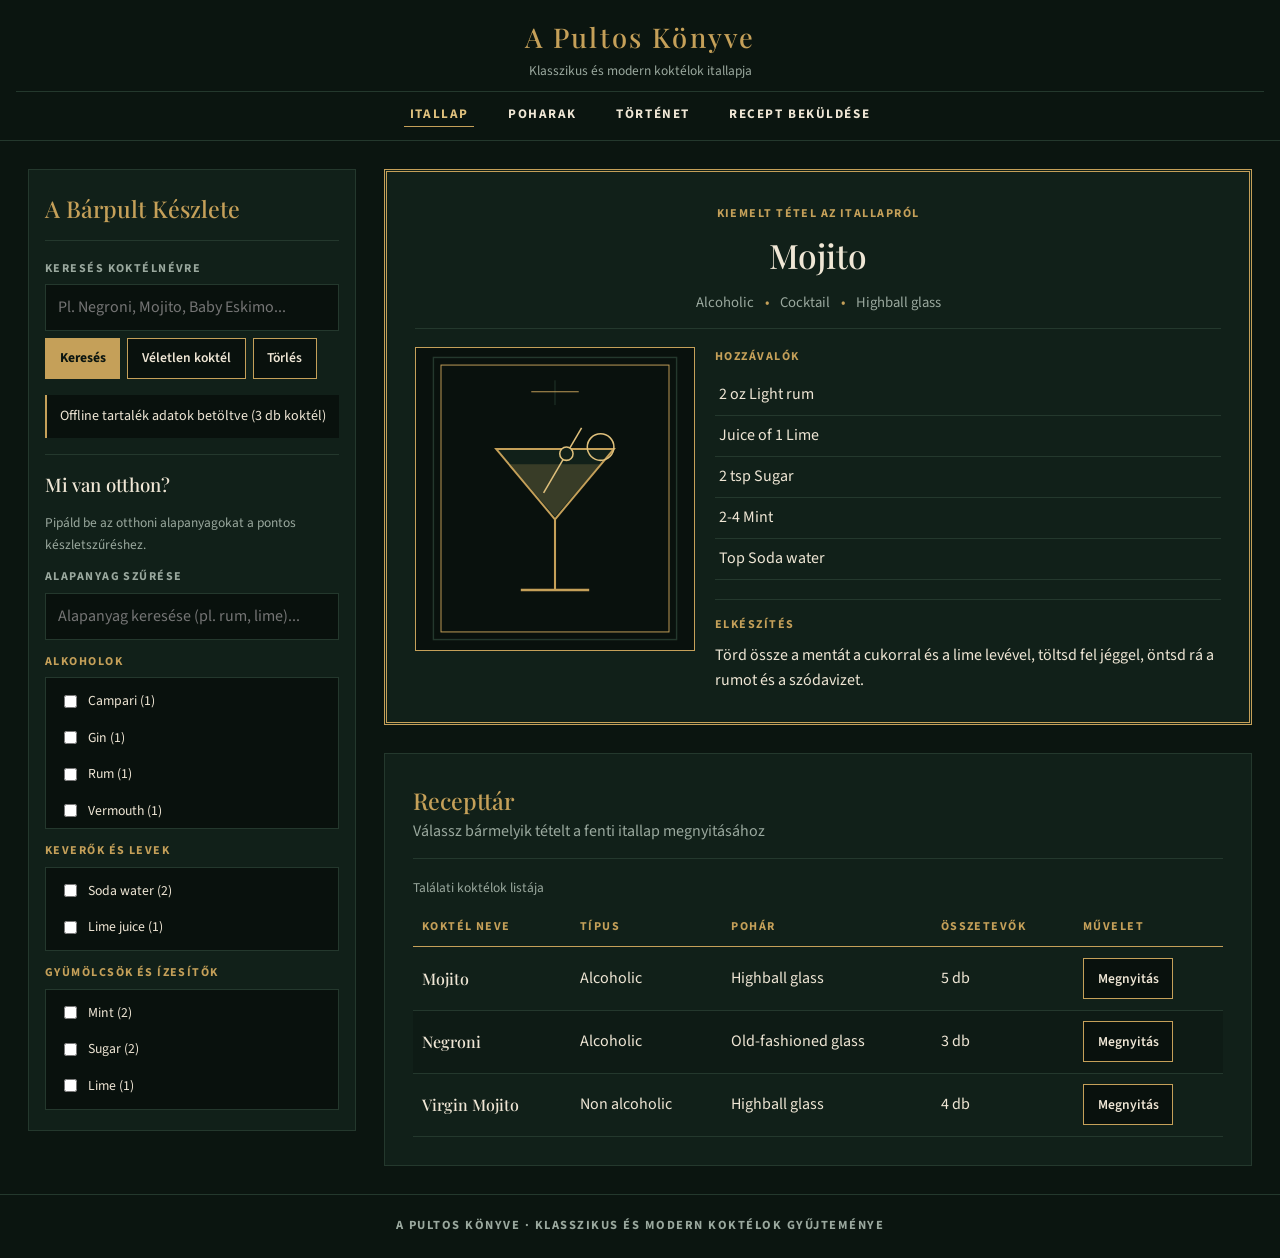
==== index.html @ 50461449 "Első kiadás: A Pultos Könyve weboldal" ====
<!doctype html>
<html lang="hu">
<head>
  <meta charset="utf-8">
  <meta name="viewport" content="width=device-width, initial-scale=1">
  <title>A Pultos Könyve | Itallap és Készletszűrő</title>
  <link rel="preconnect" href="https://fonts.googleapis.com">
  <link rel="preconnect" href="https://fonts.gstatic.com" crossorigin>
  <link href="https://fonts.googleapis.com/css2?family=Playfair+Display:wght@500;700&amp;family=Source+Sans+3:wght@400;600;700&amp;display=swap" rel="stylesheet">
  <link rel="stylesheet" href="css/stilus.css">
  <script src="js/adatok.js" defer></script>
  <script src="js/megjelenites.js" defer></script>
  <script src="js/fooldal.js" defer></script>
</head>
<body>
  <header class="fejlec">
    <div class="fejlec-belso">
      <h1>A Pultos Könyve</h1>
      <p class="alcim">Klasszikus és modern koktélok itallapja</p>
      <nav class="menu" aria-label="Fő navigáció">
        <ul class="menu-lista">
          <li><a href="index.html" class="aktiv" aria-current="page">Itallap</a></li>
          <li><a href="poharak.html">Poharak</a></li>
          <li><a href="tortenet.html">Történet</a></li>
          <li><a href="bekuldes.html">Recept beküldése</a></li>
        </ul>
      </nav>
    </div>
  </header>

  <main class="elrendezes">
    <aside id="szuro" class="oldalsav">
      <h2 class="oldalsav-cim">A Bárpult Készlete</h2>
      <form id="szuro-urlap" class="urlap">
        <div class="mezo">
          <label for="kereso" class="mezo-cimke">Keresés koktélnévre</label>
          <input type="text" id="kereso" placeholder="Pl. Negroni, Mojito, Baby Eskimo...">
          <div class="gombok">
            <button type="submit" class="gomb">Keresés</button>
            <button type="button" id="veletlen-gomb" class="gomb gomb-masodlagos">Véletlen koktél</button>
            <button type="button" id="torles-gomb" class="gomb gomb-masodlagos">Törlés</button>
          </div>
        </div>

        <p id="allapot" class="visszajelzes" aria-live="polite">Koktélok betöltése...</p>

        <div class="keszlet">
          <h3 class="keszlet-cim">Mi van otthon?</h3>
          <p class="keszlet-megjegyzes">Pipáld be az otthoni alapanyagokat a pontos készletszűréshez.</p>
          <div class="mezo">
            <label for="alapanyag-kereso" class="mezo-cimke">Alapanyag szűrése</label>
            <input type="text" id="alapanyag-kereso" placeholder="Alapanyag keresése (pl. rum, lime)...">
          </div>

          <div class="keszlet-csoport">
            <span class="csoport-cim">Alkoholok</span>
            <div id="alkohol-lista" class="jelolo-lista"></div>
          </div>

          <div class="keszlet-csoport">
            <span class="csoport-cim">Keverők és levek</span>
            <div id="kevero-lista" class="jelolo-lista"></div>
          </div>

          <div class="keszlet-csoport">
            <span class="csoport-cim">Gyümölcsök és ízesítők</span>
            <div id="gyumolcs-lista" class="jelolo-lista"></div>
          </div>
        </div>
      </form>
    </aside>

    <div class="fo-resz">
      <article id="adatlap" class="itallap-kartya">
        <div class="itallap-fejlec">
          <span class="felirat">Kiemelt tétel az itallapról</span>
          <h2 id="ital-nev">Koktél betöltése...</h2>
          <p class="meta-sor">
            <span id="ital-tipus">Kategória betöltése</span>
            <span class="elvalaszto">&bull;</span>
            <span id="ital-kategoria">Italtípus</span>
            <span class="elvalaszto">&bull;</span>
            <span id="ital-pohar">Pohár</span>
          </p>
        </div>

        <div class="itallap-torzs">
          <div class="foto-oszlop">
            <img id="ital-kep" src="img/alap-koktel.svg" alt="Kiválasztott koktél illusztrációja">
          </div>

          <div class="recept-oszlop">
            <h3 class="alfejezet">Hozzávalók</h3>
            <ul id="hozzavalok-lista">
              <li>Alapanyagok betöltése folyamatban...</li>
            </ul>

            <div class="elkeszites">
              <h3 class="alfejezet">Elkészítés</h3>
              <p id="ital-leiras">Válassz egy italt a recepttárból vagy használd a készletszűrőt a részletes elkészítési leírás megtekintéséhez.</p>
            </div>
          </div>
        </div>
      </article>

      <section id="talalatok" class="szekcio">
        <div class="szekcio-fejlec">
          <h2>Recepttár</h2>
          <p class="szekcio-alcim">Válassz bármelyik tételt a fenti itallap megnyitásához</p>
        </div>

        <div class="tablazat-gorgetheto">
          <table class="tabla">
            <caption>Találati koktélok listája</caption>
            <thead>
              <tr>
                <th scope="col">Koktél neve</th>
                <th scope="col">Típus</th>
                <th scope="col">Pohár</th>
                <th scope="col">Összetevők</th>
                <th scope="col">Művelet</th>
              </tr>
            </thead>
            <tbody id="tablazat-torzs"></tbody>
          </table>
        </div>
      </section>
    </div>
  </main>

  <footer class="lablec">
    <p>A Pultos Könyve &middot; Klasszikus és modern koktélok gyűjteménye</p>
  </footer>
</body>
</html>
---- css/stilus.css ----
:root {
  --hatter: #0b1510;
  --felulet: #112019;
  --felulet-masodlagos: #0e1b15;
  --kiemelt: #172b22;
  --mely: #09110d;
  --szoveg: #efe6d5;
  --halvany: #9aa89e;
  --arany: #c5a059;
  --arany-vilagos: #dfc07c;
  --szegely: #24382d;
}

html {
  box-sizing: border-box;
  background-color: var(--hatter);
}

* {
  box-sizing: inherit;
}

img {
  max-width: 100%;
  height: auto;
  display: block;
}

body {
  max-width: 80rem;
  margin: 0 auto;
  background-color: var(--hatter);
  color: var(--szoveg);
  font-family: "Source Sans 3", Arial, sans-serif;
  line-height: 1.6;
}

h1, h2, h3, p, ul { margin: 0; padding: 0; }
h1, h2, h3, .tabla td:first-child { font-family: "Playfair Display", Georgia, serif; font-weight: 500; }
a { color: var(--arany); }
a:hover { color: var(--arany-vilagos); }

a:focus-visible, .gomb:focus-visible, input:focus-visible, select:focus-visible, textarea:focus-visible {
  outline: 2px solid var(--arany-vilagos);
  outline-offset: 0.15rem;
}

/* Közös elrendezések, címkék és színek */
.menu-lista, .elrendezes, .aloldal, .urlap, .mezo, .mezo-sor, .keszlet, .keszlet-csoport, .jelolo-lista, .fo-resz, .itallap-torzs, #hozzavalok-lista, .kartyak, .kartya, .cikk, .erdekessegek {
  display: flex;
  flex-direction: column;
}

.menu-lista a, .mezo-cimke, .csoport-cim, .felirat, .alfejezet, .tabla th, .lablec {
  text-transform: uppercase;
  letter-spacing: 0.12em;
  font-weight: 700;
}

.csoport-cim, .felirat, .alfejezet, .tabla th { color: var(--arany); font-size: 0.75rem; }
.alcim, .mezo-cimke, .keszlet-megjegyzes, .meta-sor, .szekcio-alcim, .tabla caption, .kartya-cimke, .erdekesseg p, .lablec { color: var(--halvany); }
.alcim, .keszlet-megjegyzes, .kartya-cimke, .tabla caption { font-size: 0.84rem; }

/* Fejléc, menü és lábléc */
.fejlec {
  border-bottom: 1px solid var(--szegely);
  padding: 1rem 1rem 0.8rem;
  text-align: center;
}

.fejlec h1 { font-size: 1.7rem; color: var(--arany); letter-spacing: 0.08em; }
.menu { margin-top: 0.65rem; padding-top: 0.55rem; border-top: 1px solid var(--szegely); }
.menu-lista { align-items: center; gap: 0.45rem; list-style: none; }

.menu-lista a {
  color: var(--szoveg);
  text-decoration: none;
  font-size: 0.82rem;
  padding: 0.15rem 0.35rem;
  border-bottom: 1px solid var(--hatter);
}

.menu-lista a:hover, .menu-lista a.aktiv { color: var(--arany-vilagos); border-bottom-color: var(--arany); }
.lablec { border-top: 1px solid var(--szegely); text-align: center; padding: 1.35rem 1rem; font-size: 0.78rem; }

/* Oldalsáv, kártyák és keretes dobozok */
.elrendezes, .aloldal { padding: 1.25rem 1rem 2.5rem; gap: 1.5rem; }
.szuk-tartalom { max-width: 48rem; margin: 0 auto; }

.oldalsav, .szekcio, .itallap-kartya {
  background-color: var(--felulet);
  border: 1px solid var(--szegely);
  padding: 1.25rem 1rem;
}

.itallap-kartya { border: 3px double var(--arany); }
.oldalsav-cim, .szekcio-fejlec h2, .itallap-kartya h2, .cikk h2 { color: var(--arany); font-size: 1.45rem; }
.oldalsav-cim, .itallap-fejlec, .szekcio-fejlec { padding-bottom: 0.85rem; margin-bottom: 1.1rem; border-bottom: 1px solid var(--szegely); }

/* Űrlapok, gombok és készletszűrő */
.urlap, .mezo-sor, .erdekessegek { gap: 1rem; }
.mezo, .keszlet-csoport { gap: 0.4rem; }
.mezo-cimke { font-size: 0.75rem; }
.mezo.jelolo { flex-direction: row; align-items: flex-start; gap: 0.65rem; }
.gombok { display: flex; flex-wrap: wrap; gap: 0.45rem; }

input[type="text"], input[type="email"], input[type="number"], select, textarea {
  width: 100%;
  background-color: var(--mely);
  color: var(--szoveg);
  border: 1px solid var(--szegely);
  padding: 0.6rem 0.75rem;
  font: inherit;
}

.gomb {
  background-color: var(--arany);
  color: var(--hatter);
  border: 1px solid var(--arany);
  padding: 0.55rem 0.85rem;
  font: inherit;
  font-size: 0.85rem;
  font-weight: 700;
  cursor: pointer;
}

.gomb:hover { background-color: var(--arany-vilagos); border-color: var(--arany-vilagos); }
.gomb-masodlagos { background-color: var(--mely); color: var(--szoveg); border-color: var(--arany); font-weight: 600; }
.gomb-masodlagos:hover { background-color: var(--kiemelt); color: var(--arany-vilagos); }

.visszajelzes {
  background-color: var(--mely);
  border-left: 2px solid var(--arany);
  padding: 0.65rem 0.8rem;
  font-size: 0.88rem;
}

#recept-urlap + .visszajelzes, .elkeszites { margin-top: 1.2rem; }
.keszlet, .elkeszites { padding-top: 0.95rem; border-top: 1px solid var(--szegely); gap: 0.75rem; }

.jelolo-lista {
  max-height: 9.5rem;
  overflow-y: auto;
  gap: 0.2rem;
  background-color: var(--mely);
  border: 1px solid var(--szegely);
  padding: 0.4rem;
}

.jelolo-elem, #hozzavalok-lista li { display: flex; align-items: center; gap: 0.55rem; }
.jelolo-elem { padding: 0.35rem 0.45rem; font-size: 0.86rem; cursor: pointer; }
.jelolo-elem:hover, .tabla tbody tr:hover { background-color: var(--kiemelt); }

/* Kiemelt itallap, táblázat és aloldali kártyák */
.fo-resz { min-width: 0; gap: 1.75rem; }
.itallap-fejlec { text-align: center; }
#ital-nev { font-size: 1.8rem; color: var(--szoveg); margin-top: 0.25rem; }
.meta-sor { margin-top: 0.5rem; font-size: 0.92rem; }
.elvalaszto { color: var(--arany); margin: 0 0.5rem; }
.itallap-torzs, .kartyak { gap: 1.25rem; }
.recept-oszlop { flex: 1; min-width: 0; }
.alfejezet { font-family: "Source Sans 3", Arial, sans-serif; margin-bottom: 0.55rem; }
#hozzavalok-lista { list-style: none; }
#hozzavalok-lista li { padding: 0.45rem 0.25rem; border-bottom: 1px solid var(--szegely); }

#ital-kep {
  width: 100%;
  height: 19rem;
  object-fit: cover;
  padding: 0.35rem;
  background-color: var(--mely);
  border: 1px solid var(--arany);
}

.osszetevok-kep {
  width: 1.5rem;
  height: 1.5rem;
  object-fit: contain;
  background-color: var(--mely);
  border: 1px solid var(--szegely);
}

.tablazat-gorgetheto { overflow-x: auto; }
.tabla { width: 100%; border-collapse: collapse; }
.tabla caption { text-align: left; padding-bottom: 0.5rem; }
.tabla th, .tabla td { border-bottom: 1px solid var(--szegely); padding: 0.65rem 0.55rem; text-align: left; }
.tabla th { border-bottom-color: var(--arany); }
.tabla tbody tr:nth-child(even) { background-color: var(--felulet-masodlagos); }

.kartya { background-color: var(--mely); border: 1px solid var(--szegely); padding: 1.2rem; gap: 0.7rem; }
.kartya h3 { color: var(--arany); font-size: 1.2rem; }
.kartya-cimke { margin-top: auto; padding-top: 0.65rem; border-top: 1px solid var(--szegely); }
.pohar-kep { width: 100%; max-height: 11rem; object-fit: contain; border: 1px solid var(--szegely); }
.cikk { gap: 0.8rem; }
.erdekesseg { padding-bottom: 0.9rem; border-bottom: 1px solid var(--szegely); }
.erdekesseg:last-child { padding-bottom: 0; border-bottom: none; }
.rejtett, .jelolo-elem.rejtett, .osszetevok-kep.rejtett { display: none; }

/* Tablet töréspont (40em) */
@media (min-width: 40em) {
  .menu-lista { flex-direction: row; justify-content: center; flex-wrap: wrap; gap: 1.75rem; }
  .elrendezes, .aloldal, .itallap-kartya, .szekcio { padding: 1.75rem; }
  #ital-nev { font-size: 2.1rem; }
  .itallap-torzs, .mezo-sor { flex-direction: row; align-items: flex-start; }
  .mezo-sor .mezo { flex: 1; }
  .foto-oszlop { flex: 0 0 15.5rem; }
  .kartyak { flex-direction: row; flex-wrap: wrap; }
  .kartya { flex: 1 1 45%; }
}

/* Asztali töréspont (60em) */
@media (min-width: 60em) {
  .elrendezes { flex-direction: row; align-items: flex-start; gap: 1.75rem; }
  .oldalsav { flex: 0 0 20.5rem; }
  .fo-resz { flex: 1; }
  .foto-oszlop { flex: 0 0 17.5rem; }
  .kartya { flex: 1 1 22%; }
}
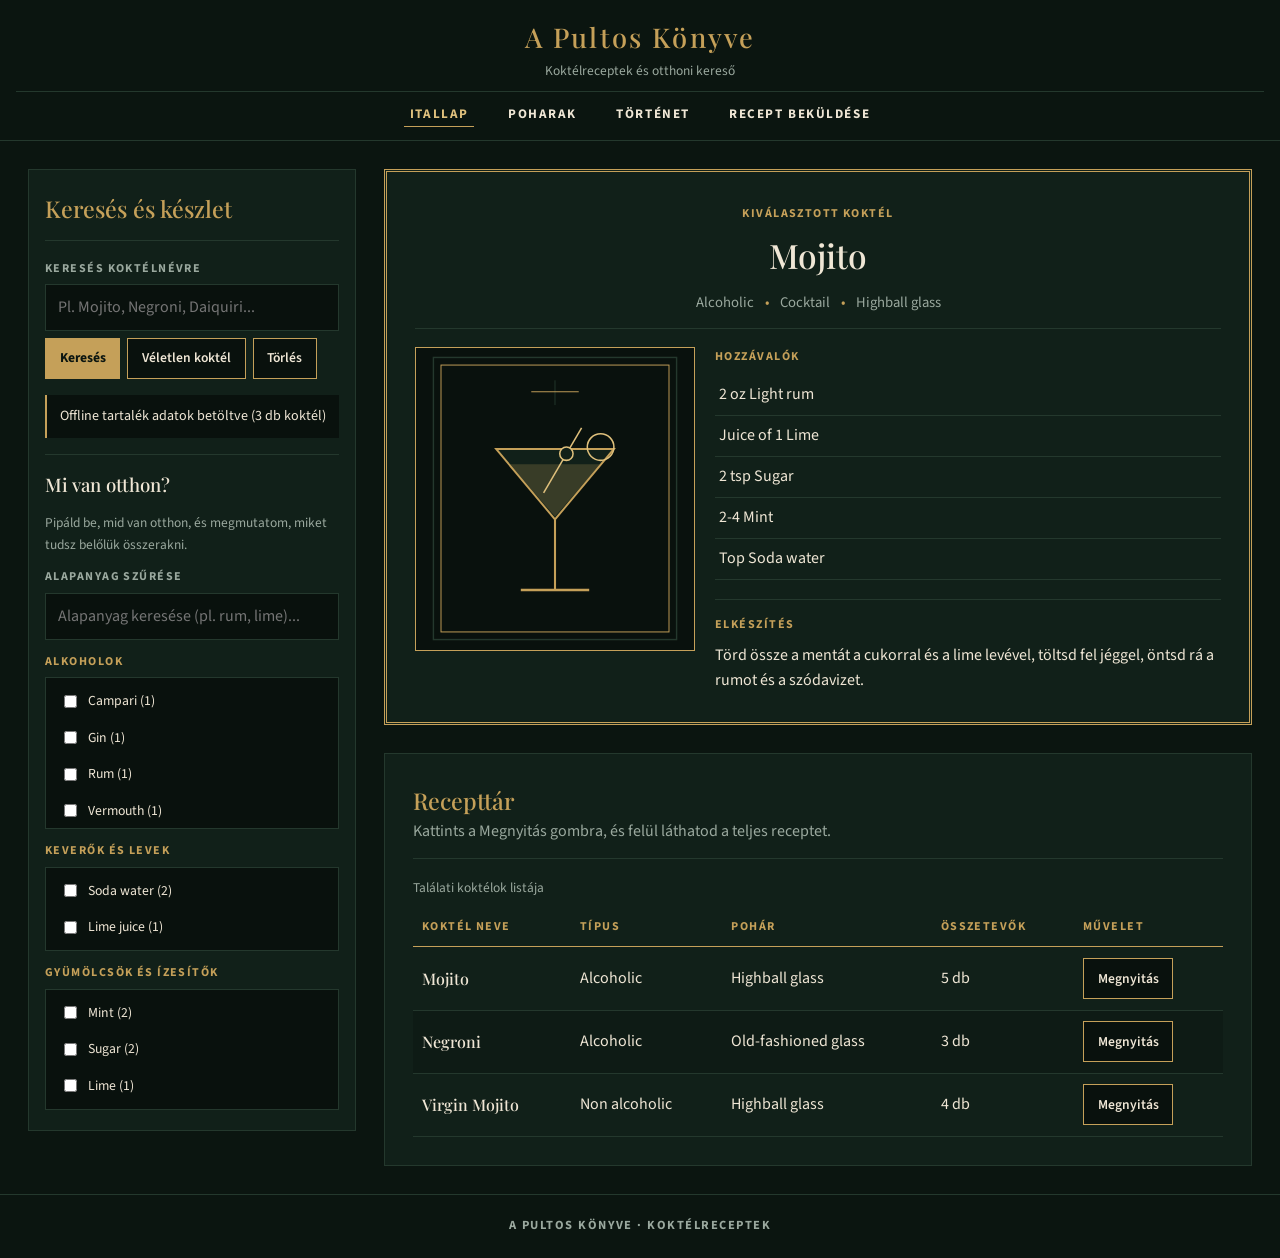
==== commit 4a5eb9b2: "Szövegek egyszerűsítése és egységesítése" ====
--- a/index.html
+++ b/index.html
@@ -16,7 +16,7 @@
   <header class="fejlec">
     <div class="fejlec-belso">
       <h1>A Pultos Könyve</h1>
-      <p class="alcim">Klasszikus és modern koktélok itallapja</p>
+      <p class="alcim">Koktélreceptek és otthoni kereső</p>
       <nav class="menu" aria-label="Fő navigáció">
         <ul class="menu-lista">
           <li><a href="index.html" class="aktiv" aria-current="page">Itallap</a></li>
@@ -30,11 +30,11 @@
 
   <main class="elrendezes">
     <aside id="szuro" class="oldalsav">
-      <h2 class="oldalsav-cim">A Bárpult Készlete</h2>
+      <h2 class="oldalsav-cim">Keresés és készlet</h2>
       <form id="szuro-urlap" class="urlap">
         <div class="mezo">
           <label for="kereso" class="mezo-cimke">Keresés koktélnévre</label>
-          <input type="text" id="kereso" placeholder="Pl. Negroni, Mojito, Baby Eskimo...">
+          <input type="text" id="kereso" placeholder="Pl. Mojito, Negroni, Daiquiri...">
           <div class="gombok">
             <button type="submit" class="gomb">Keresés</button>
             <button type="button" id="veletlen-gomb" class="gomb gomb-masodlagos">Véletlen koktél</button>
@@ -46,7 +46,7 @@
 
         <div class="keszlet">
           <h3 class="keszlet-cim">Mi van otthon?</h3>
-          <p class="keszlet-megjegyzes">Pipáld be az otthoni alapanyagokat a pontos készletszűréshez.</p>
+          <p class="keszlet-megjegyzes">Pipáld be, mid van otthon, és megmutatom, miket tudsz belőlük összerakni.</p>
           <div class="mezo">
             <label for="alapanyag-kereso" class="mezo-cimke">Alapanyag szűrése</label>
             <input type="text" id="alapanyag-kereso" placeholder="Alapanyag keresése (pl. rum, lime)...">
@@ -73,7 +73,7 @@
     <div class="fo-resz">
       <article id="adatlap" class="itallap-kartya">
         <div class="itallap-fejlec">
-          <span class="felirat">Kiemelt tétel az itallapról</span>
+          <span class="felirat">Kiválasztott koktél</span>
           <h2 id="ital-nev">Koktél betöltése...</h2>
           <p class="meta-sor">
             <span id="ital-tipus">Kategória betöltése</span>
@@ -97,7 +97,7 @@
 
             <div class="elkeszites">
               <h3 class="alfejezet">Elkészítés</h3>
-              <p id="ital-leiras">Válassz egy italt a recepttárból vagy használd a készletszűrőt a részletes elkészítési leírás megtekintéséhez.</p>
+              <p id="ital-leiras">Válassz ki egy koktélt a lenti listából, és itt megjelenik az elkészítése.</p>
             </div>
           </div>
         </div>
@@ -106,7 +106,7 @@
       <section id="talalatok" class="szekcio">
         <div class="szekcio-fejlec">
           <h2>Recepttár</h2>
-          <p class="szekcio-alcim">Válassz bármelyik tételt a fenti itallap megnyitásához</p>
+          <p class="szekcio-alcim">Kattints a Megnyitás gombra, és felül láthatod a teljes receptet.</p>
         </div>
 
         <div class="tablazat-gorgetheto">
@@ -129,7 +129,7 @@
   </main>
 
   <footer class="lablec">
-    <p>A Pultos Könyve &middot; Klasszikus és modern koktélok gyűjteménye</p>
+    <p>A Pultos Könyve &middot; Koktélreceptek</p>
   </footer>
 </body>
 </html>
